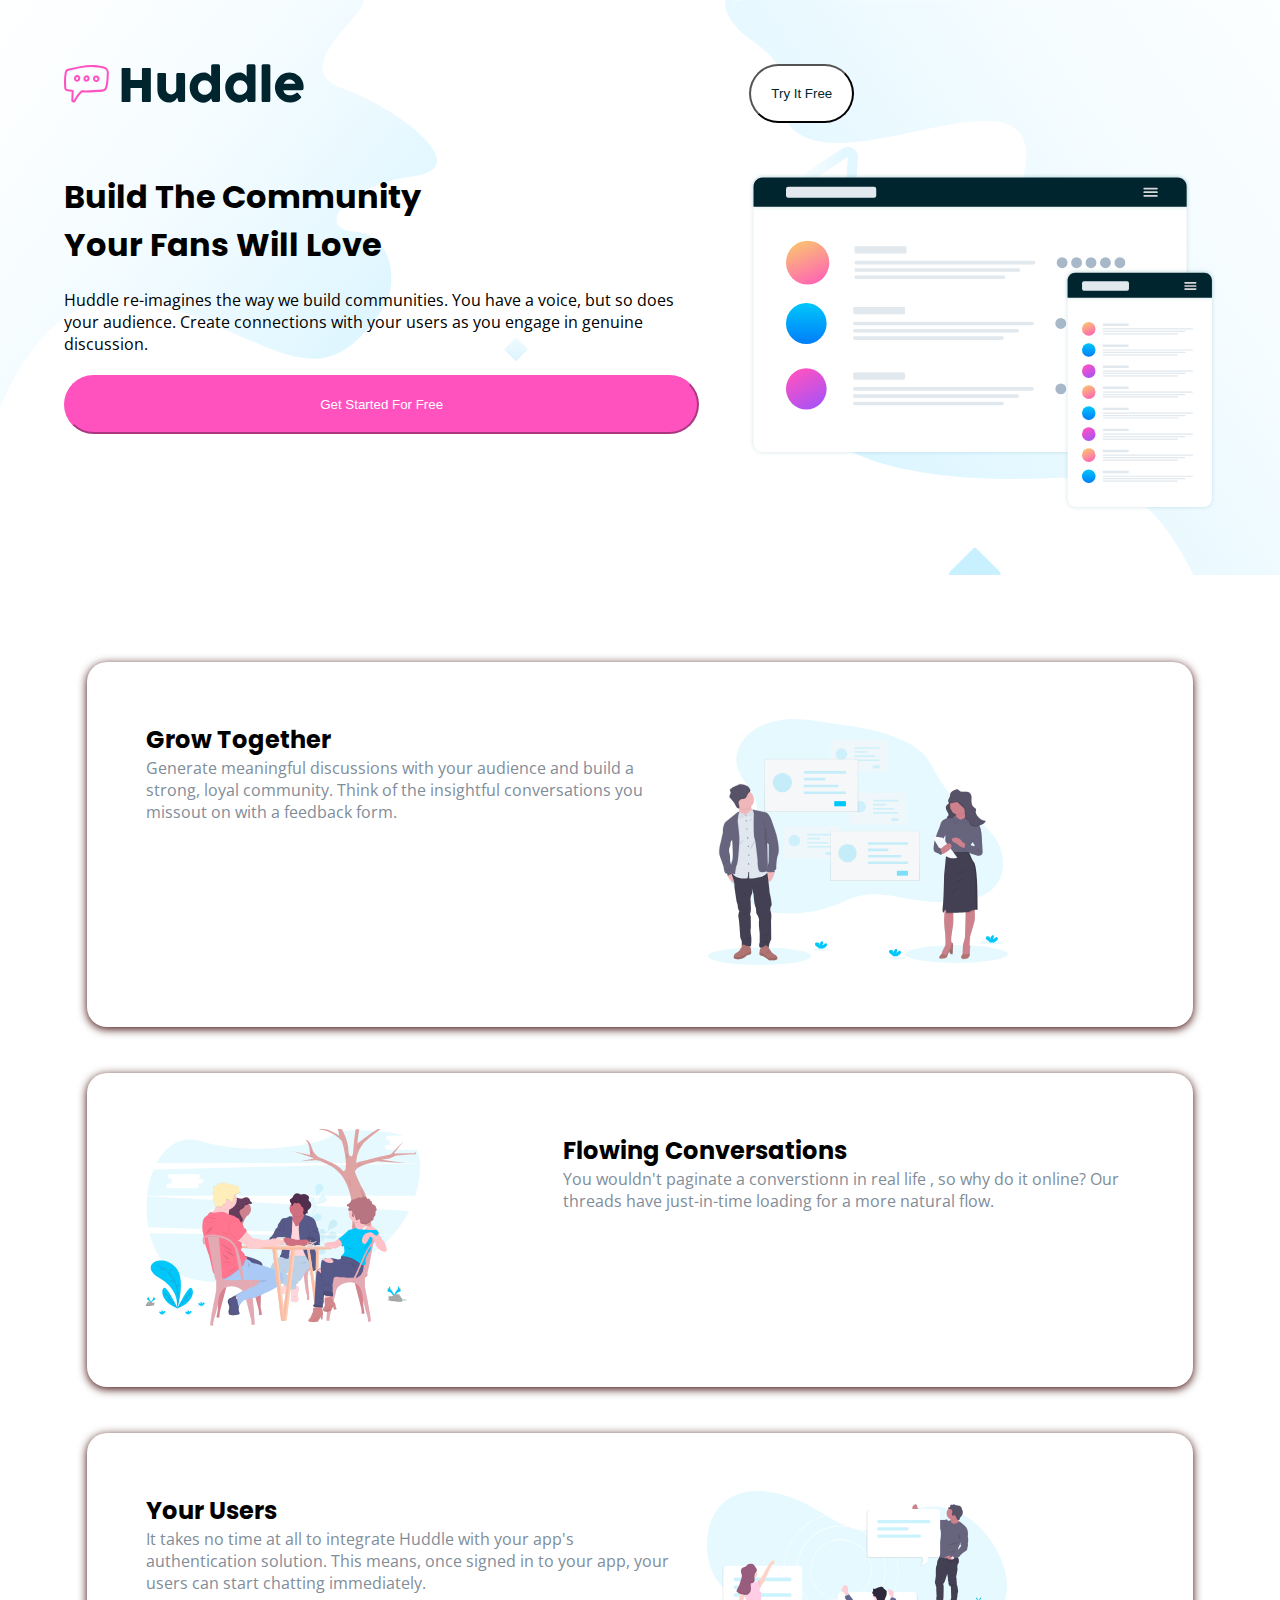
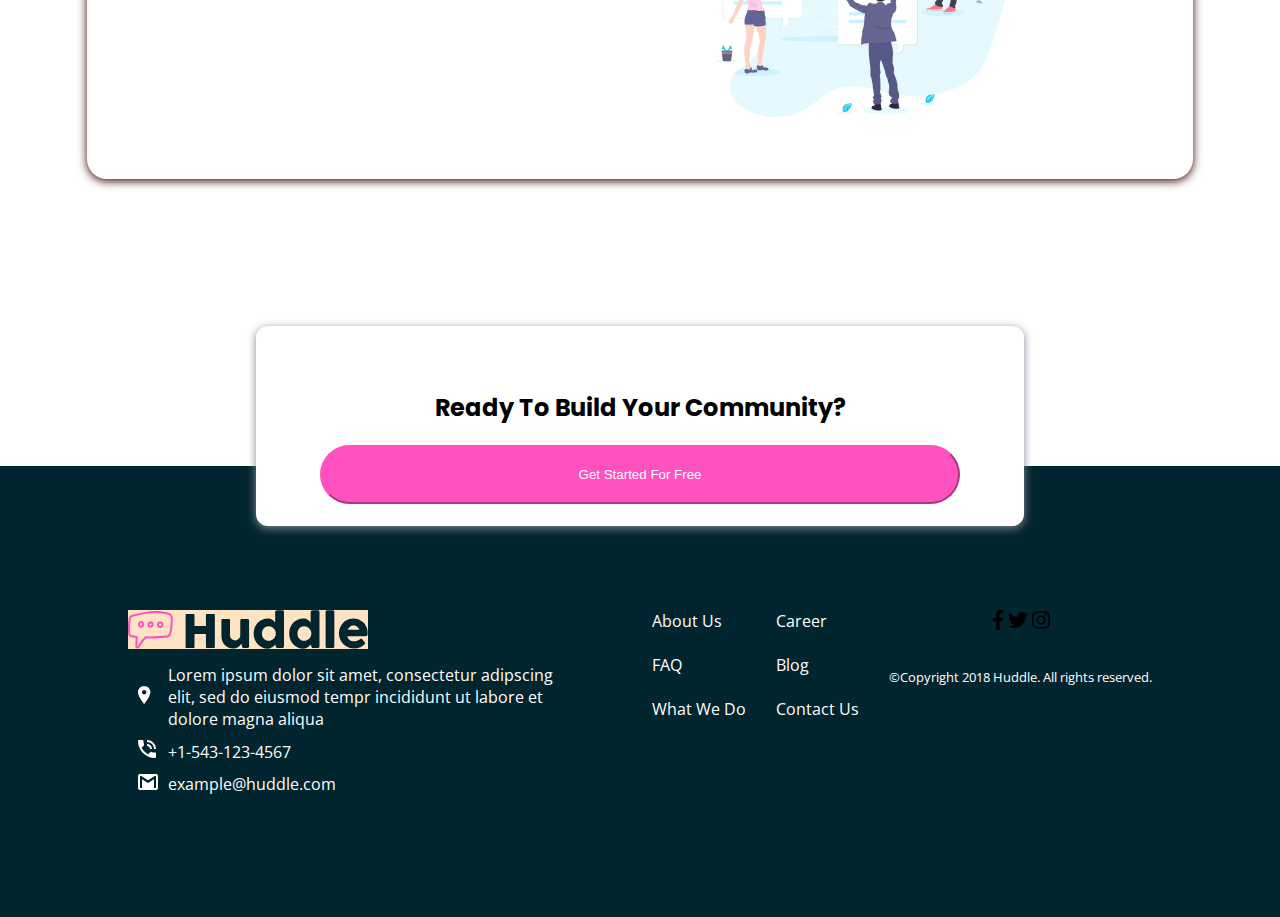
==== index.html @ 8d3d4d3b "first commit" ====
<!DOCTYPE html>
<html lang="en">

<head>
    <meta charset="UTF-8">
    <meta http-equiv="X-UA-Compatible" content="IE=edge">
    <meta name="viewport" content="width=device-width, initial-scale=1.0">
    <link rel="stylesheet" type="text/css" href="big-style.css" >
    <link rel="stylesheet" type="text/css" href="small-style.css"  media="screen and (max-width:375px)">
    <title>Huddle</title>
</head>

<body>
    <header>
        <div class="hdivA"><img src="images/logo.svg" alt=""></div>
        <div class="hdivB"><button class="white-bttn">Try It Free</button></div>
        <div class="hdivC">
            <div>
                <h1>Build The Community <br> Your Fans Will Love</h1>
                <p>Huddle re-imagines the way we build communities. You have a voice, but so
                    does your audience. Create connections with your users as you engage in genuine discussion.
                </p>
                <button class="pink-bttn">Get Started For Free</button>
            </div>
        </div>
        <div class="hdiv4"><img src="images/illustration-mockups.svg" alt="mockup" id="image-1"></div>

    </header>
    <main id="container2">
        <div class="rowA">
            <div class="boxA">
            <h2>Grow Together</h2>
            <p>Generate meaningful discussions with your audience and build a strong, loyal community.
                Think of the insightful conversations you missout on with a feedback form.
            </p>                
            </div>
            <div class="boxB">
                <img src="images/illustration-grow-together.svg" alt="" class="image-2">
            </div>
        </div>
        <div class="rowB">
            <div class="boxC">
                <img src="images/illustration-flowing-conversation.svg" alt="" class="image-2">
           </div>
           <div class="boxD">
            <h2>Flowing Conversations</h2>
            <p>You wouldn't paginate a converstionn in real life , so why do it
                online? Our threads have just-in-time loading for a more natural flow.
            </p>
                
            </div>
        </div>
        <div class="rowC">
            <div class="boxE">                
            <h2>Your Users</h2>
            <p>It takes no time at all to integrate Huddle with your app's authentication solution.
                This means, once signed in to your app, your users can start chatting immediately.</p>
            </div>
            <div class="boxF">
                <img src="images/illustration-your-users.svg" alt="" class="image-2">
            </div>
        </div>
    </main>

     <div class="mid-Div">
        <h2>Ready To Build Your Community?</h2>
        <button class="pink-bttn">Get Started For Free</button>
    </div>
    <footer>
        <div id="container3">
            <div class="d1">
                <table cellspacing="10">
                <img src="images/logo.svg" alt="hudd" style="
            background-color: bisque;">
                    <tr>
                        <td><img src="images/icon-location.svg" alt="loc"></td>
                        <td>Lorem ipsum dolor sit amet, consectetur adipscing elit,
                            sed do eiusmod tempr incididunt ut labore et dolore magna aliqua</td>
                    </tr>
                    <tr>
                        <td><img src="images/icon-phone.svg" alt="pho"></td>
                        <td>+1-543-123-4567</td>
                    </tr>
                    <tr>
                        <td><img src="images/icon-email.svg" alt="mail"></td>
                        <td>example@huddle.com</td>
                    </tr>
                </table>
            </div>
            <div class="d2"><a href="#">About Us</a><br><br>               
            <a href="#"> FAQ</a><br><br>               
            <a href="#">What We Do</a><br><br>
            </div>
            <div class="d3">
                <a href="#">Career</a><br><br>
                <a href="#">Blog</a><br><br>
                <a href="#">Contact Us</a><br><br>
            </div>
            <div class="d4" align="center">
                <a href="www.facebook.com">
                    <img src="images/facebook-f-brands.svg" alt="fb" ></a>
                <a href="www.twitter.com"><img src="images/twitter-brands.svg" alt="twitt"></a>
                <a href="www.instagram.com"><img src="images/instagram-brands.svg" alt="ig"></a>
     
                <div class="d5">
                    <p><small>©Copyright 2018 Huddle. All rights reserved.</small></p>
                </div>
            </div>
        </div>
    </footer>

</body>

</html>
---- big-style.css ----
@import url('https://fonts.googleapis.com/css2?family=Poppins:wght@600&display=swap');
        @import url('https://fonts.googleapis.com/css2?family=Open+Sans:wght@400;700&display=swap');

        * {
            margin: 0;
            padding: 0;
            box-sizing: border-box;
        }

        body {
            margin: auto;
            font-family: 'Open Sans', sans-serif;
        }

        h1,
        h2,
        h3 {
            font-family: 'Poppins', sans-serif;
        }

        header {
            background-image: url('images/bg-hero-desktop.svg');
            padding: 5%;
            display: grid;
            grid-template-areas:
                'a b'
                'c d';
            gap: 50px;
        }

        .hdivA {
            grid-area: a;
        }

        .hdivB {
            grid-area: b;
            position: relative;
            right: 0px;
        }

        .hdivC {
            grid-area: c;
            text-align: left;
        }
        .hdivC h1 {
            margin-bottom: 20px;
        }

        .hdivD {
            grid-area: d;
        }

        #image-1 {
            height: 100%;
            width: 100%;
        }

        .image-2 {
            width: 70%;
        }

        #container2{
            display: flex;
            flex-direction: column;
            margin: auto;
            width: 100%;
            padding: 5%;
            column-gap: 20px;
          text-align: left;
        }
              main p{
      color: hsl(208, 11%, 55%);
        }
      main h{
       margin: 5px;
      }


        .rowA{
            display: grid;
            grid-template-areas:
                'aaa bbb'
            ;
            border-radius: 20px;
            box-shadow: 0px 2px 10px 0px rgb(61, 6, 6);
            margin: 2%;
            padding: 4%;
        }
        .rowB{
            display: grid;
            grid-template-areas:                
               'ccc ddd'                
            ;
            border-radius: 20px;
            box-shadow: 0px 2px 10px 0px rgb(61, 6, 6);
            padding: 4%;
            margin: 2%;
        }
        .rowC{
            display: grid;
            grid-template-areas:
            'eee fff';
            margin: auto;
            border-radius: 20px;
            box-shadow: 0px 2px 10px 0px rgb(61, 6, 6);
            margin: 2%;
            padding: 4%;
        }
        .boxA {   padding:2px;
margin:2%;
            grid-area: aaa;
        }

        .boxB {
            grid-area: bbb;
               padding:2px;
margin:2%;
        }

        .boxC {
            grid-area: ccc;
               padding:2px;
margin:2%;
        }

        .boxD {
            grid-area: ddd;
               padding:2px;
margin:2%;
        }
        .boxE {
            grid-area: eee;  
               padding:2px;
margin:2%;         
        }
       .boxF {
            grid-area: fff;
               padding:2px;
margin:2%;
        }

        footer {
            padding: 10%;
            background-color: hsl(192, 100%, 9%);
            color: white;
            bottom: 0;
            width: 100%;
        }

        #container3 {
            display: grid;
            grid-template-areas:
                'a b c d'
            ;
            margin: auto;
            gap: 30px;
            position: relative;
            top: 1em;
            bottom: 1em;
        }

        .d1 {
            grid-area: a;
            width: 90%;
        }

        .d2 {
            grid-area: b;
        }

        .d3 {
            grid-area: c;
        }

        .d4 {
            grid-area: d;
        }
        .d5 {
            position: relative;
            top: 15%;
        }

        .d4 img {
            height: 20px;
        }

        .d4 img:hover {
            background-color: pink;
        }

        .pink-bttn {
            background-color: hsl(322, 100%, 66%);
            border-color: hsl(322, 100%, 66%);
            border-radius: 40px;
            padding: 20px;
            color: white;
            margin-top: 20px;
            width:100%;
        }

        .white-bttn {
            background-color: white;
            border-radius: 50px;
            padding: 20px;
            color: hsl(192, 100%, 9%);
        }

        .mid-Div{
            height: 200px;            
            width: 60%;
            margin: auto;
            border-radius: 12px;
            position: relative;
            bottom: -60px;
            text-align: center;
            background-color: white;
            box-shadow: 0px 2px 10px 0px hsl(208, 11%, 55%);
            padding: 5%;
        }
        a{
            color:white;            
            text-decoration: none;
        }
        a:hover{
            color:white;
            text-decoration: underline;
            background: none;
        }
        .pink-bttn:hover{
            background-color:lightpink;
            border-color: lightpink;
        }
---- small-style.css ----
* {
    margin: 0;
    padding: 0;
    box-sizing: border-box;
}

body {
    margin: auto;
    font-family: 'Open Sans', sans-serif;
}

h1,
h2,
h3 {
    font-family: 'Poppins', sans-serif;
}

header {
    background-image: url('bg-hero-desktop.svg');
    padding: 5%;
    display: grid;
    grid-template-areas:
        'a '
        'c'
      ' d';
    gap: 50px;
}

.hdivA {
    grid-area: a;
  width:30%;
}

.hdivB {
    grid-area: a;
 justify-self: end;
  width:50%;

}

.hdivC {
    grid-area: c;
    text-align: center;
}

.hdivD {
    grid-area: d;
    justify-self: end;
}

#image-1 {
    height: 100%;
    width: 100%;
}

.image-2 {
    width: 70%;
}

#container2 {
    display: flex;
    flex-direction: column;
    margin: auto;
    width: 100%;
    column-gap: 20px;
  text-align: center;
  padding:5%;
}
main p{
color: hsl(208, 11%, 55%);
}
main h{
margin: 5px;
}

.rowA {
    display: grid;
    grid-template-areas:
        'bbb'
        'aaa'
    ;
    border-radius: 20px;
    box-shadow: 0px 2px 10px 0px hsl(208, 11%, 55%);
    margin: 2%;
    padding: 4%;
  
}

.rowB {
    display: grid;
    grid-template-areas:
        'ccc'
        'ddd'
    ;
    border-radius: 20px;
    box-shadow: 0px 2px 10px 0px hsl(208, 11%, 55%);
    padding: 4%;
    margin: 2%;
}

.rowC {
    display: grid;
    grid-template-areas:
        'fff'
        'eee';
    margin: auto;
    border-radius: 20px;
    box-shadow: 0px 2px 10px 0px hsl(208, 11%, 55%);
    margin: 2%;
    padding: 4%;
}

.boxA {
    grid-area: aaa;
  padding:2px;
margin:2%;

}

.boxB {
    grid-area: bbb;
  padding:2px;
  margin:2%;
}

.boxC {
    grid-area: ccc;
  padding:2px;
  margin:2%;
}

.boxD {
    grid-area: ddd;
  padding:2px;
  margin:2%;
}

.boxE {
    grid-area: eee;
    padding:2px;
  margin:2%;
}

.boxF {
    grid-area: fff;
  margin:10px;
  margin:2%;
}

footer {
    background-color: hsl(192, 100%, 9%);
    color: white;
    padding: 10%;
    bottom: 0;
    width: 100%;

}

#container3 {
    display: grid;
    grid-template-areas:
        'a' 
      'b'
      'c'
      'd';
  gap:2px;
    margin: auto;
    position: relative;
  margin-top:77px;
  margin-bottom:20px;
}

.d1 {
    grid-area: a;
    width: 90%;
}

.d2 {
    grid-area: b;
}

.d3 {
    grid-area: c;
}

.d4 {
    grid-area: d;
}

.d5 {
    position: relative;
    top: 15%;
}

.d4 img {
    height: 20px;
}

.d4 img:hover {
    background-color: pink;
}

.d4 div {
    border-radius: 20px;
}

.pink-bttn {
    background-color: hsl(322, 100%, 66%);
    border-color: hsl(322, 100%, 66%);
    border-radius: 40px;
    padding: 20px;
    color: white;
    margin-top: 20px;
width:100%;

}

.white-bttn {
    background-color: white;
    border-radius: 50px;
    padding: 20px;
    color: hsl(192, 100%, 9%); 
}

.mid-Div {
    height: 200px;
    width: 90%;
    margin: auto;
    border-radius: 12px;
    position: relative;
    bottom: -60px;
    text-align: center;
    background-color: white;
    box-shadow: 0px 2px 10px 0px hsl(208, 11%, 55%);
    padding: 5%;
}

a {
    color: white;
    text-decoration: none;
}

a:hover {
    color: white;
    text-decoration: underline;
    background: none;
}

.pink-bttn:hover {
    background-color: lightpink;
    border-color: lightpink;
}
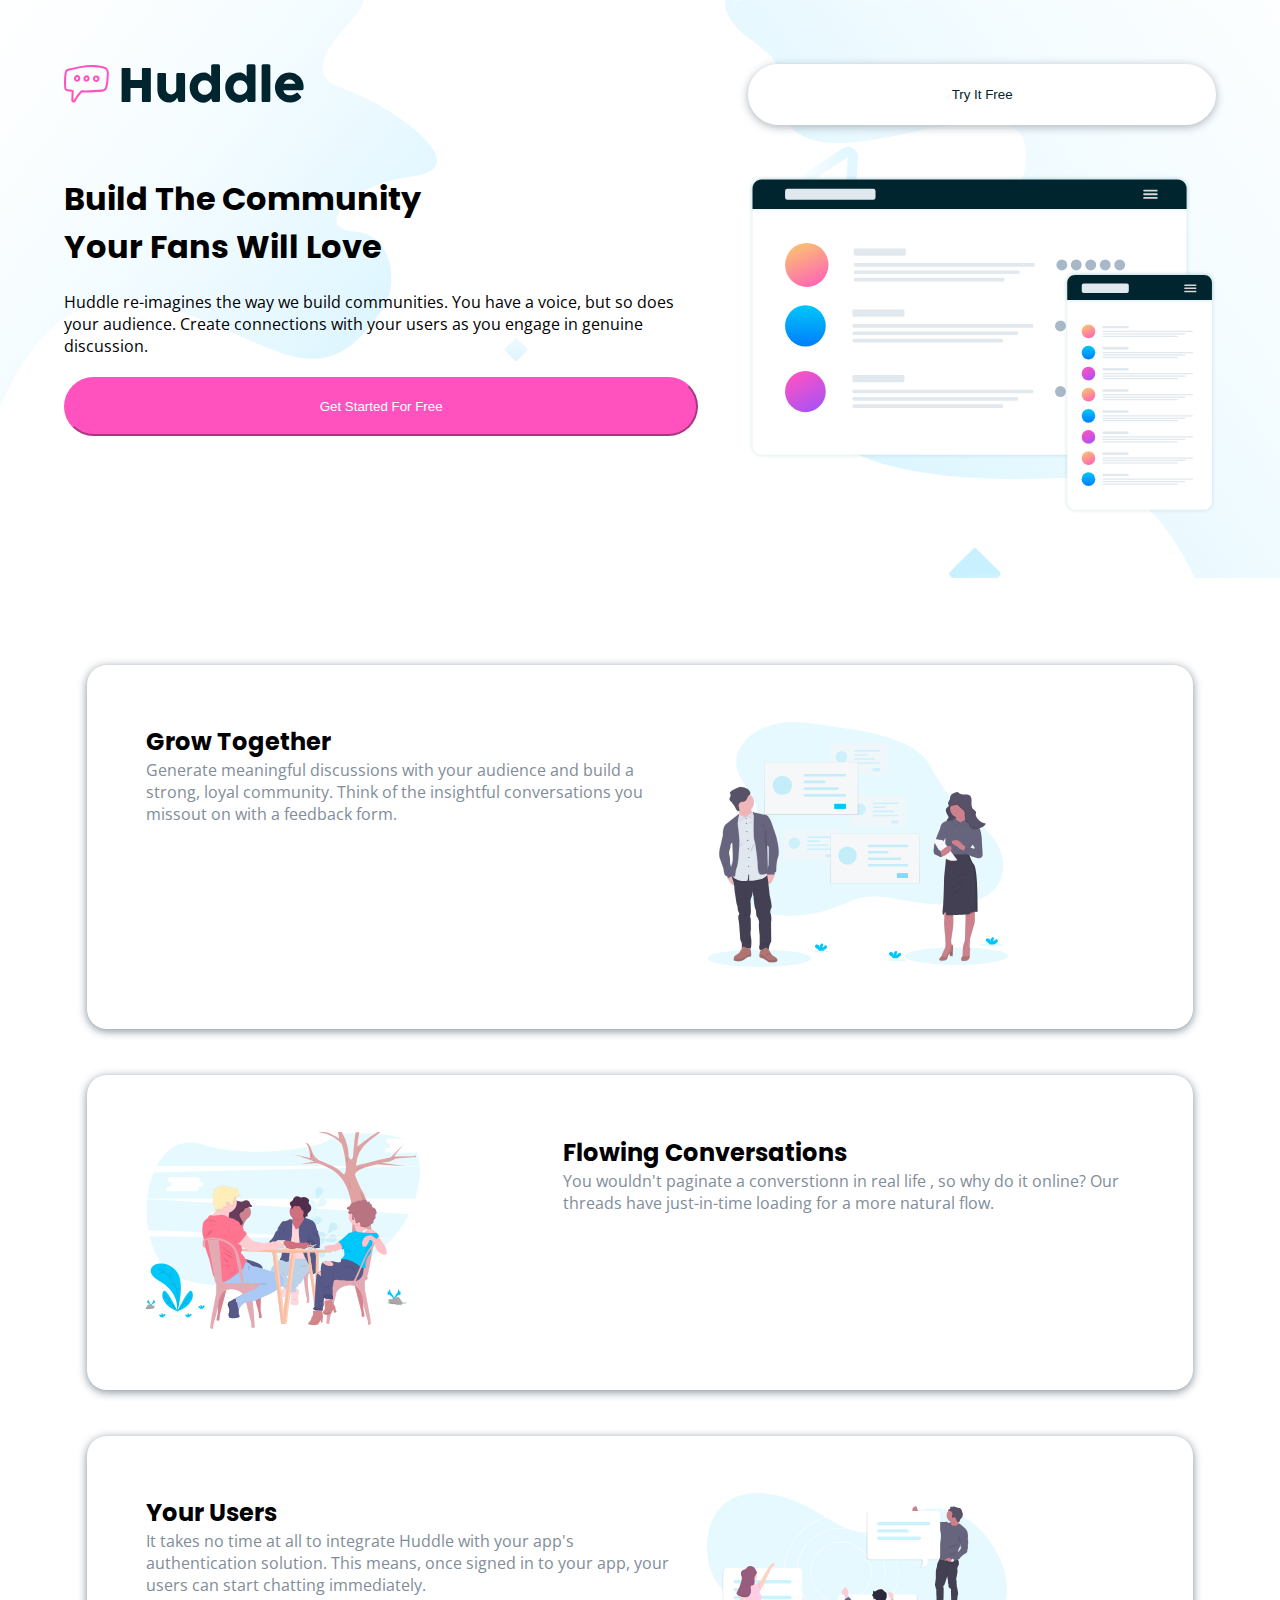
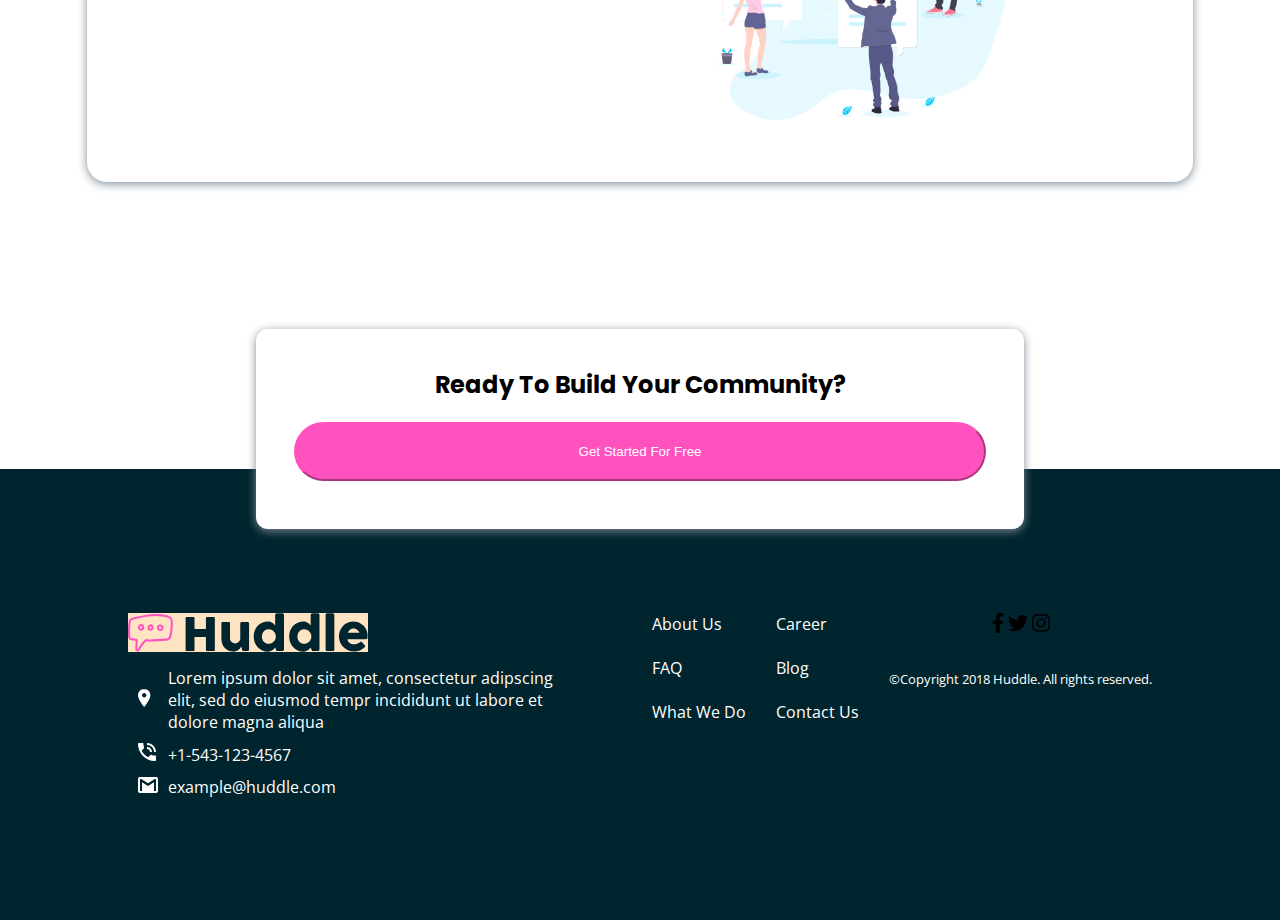
==== commit f734860d: "first commit" ====
--- a/index.html
+++ b/index.html
@@ -16,7 +16,7 @@
         <div class="hdivB"><button class="white-bttn">Try It Free</button></div>
         <div class="hdivC">
             <div>
-                <h1>Build The Community <br> Your Fans Will Love</h1>
+                <h1><span>Build The Community <br> Your Fans Will Love</span></h1>
                 <p>Huddle re-imagines the way we build communities. You have a voice, but so
                     does your audience. Create connections with your users as you engage in genuine discussion.
                 </p>
--- a/big-style.css
+++ b/big-style.css
@@ -1,232 +1,269 @@
      @import url('https://fonts.googleapis.com/css2?family=Poppins:wght@600&display=swap');
-        @import url('https://fonts.googleapis.com/css2?family=Open+Sans:wght@400;700&display=swap');
-
-        * {
-            margin: 0;
-            padding: 0;
-            box-sizing: border-box;
+     @import url('https://fonts.googleapis.com/css2?family=Open+Sans:wght@400;700&display=swap');
+
+     * {
+         margin: 0;
+         padding: 0;
+         box-sizing: border-box;
+     }
+
+     body {
+         margin: auto;
+         font-family: 'Open Sans', sans-serif;
+     }
+
+     h1,
+     h2,
+     h3 {
+         font-family: 'Poppins', sans-serif;
+     }
+
+     header {
+         background-image: url('images/bg-hero-desktop.svg');
+         padding: 5%;
+         display: grid;
+         grid-template-areas:
+             'a b'
+             'c d';
+         gap: 50px;
+     }
+
+     .hdivA {
+         grid-area: a;
+     }
+
+     .hdivB {
+         grid-area: b;
+         position: relative;
+         right: 0px;
+     }
+
+     .hdivC {
+         grid-area: c;
+         text-align: left;
+     }
+
+     .hdivC h1 {
+         margin-bottom: 20px;
+     }
+
+     .hdivD {
+         grid-area: d;
+     }
+
+     #image-1 {
+         height: 100%;
+         width: 100%;
+     }
+
+     .image-2 {
+         width: 70%;
+     }
+
+     #container2 {
+         display: flex;
+         flex-direction: column;
+         margin: auto;
+         width: 100%;
+         padding: 5%;
+         column-gap: 20px;
+         text-align: left;
+     }
+
+     main p {
+         color: hsl(208, 11%, 55%);
+     }
+
+     main h {
+         margin: 5px;
+     }
+
+
+     .rowA {
+         display: grid;
+         grid-template-areas:
+             'aaa bbb'
+         ;
+         border-radius: 20px;
+         box-shadow: 0px 2px 10px 0px hsl(208, 11%, 55%);
+         margin: 2%;
+         padding: 4%;
+         position: relative;
+         animation-name: example;
+         animation-duration: 1.5s;
+     }
+
+     @keyframes example {
+         0% {
+             left: 300px;
+             top: 0px;
+         }
+        
+        100% {
+            left: 0px;
+            top: 0px;
         }
-
-        body {
-            margin: auto;
-            font-family: 'Open Sans', sans-serif;
-        }
-
-        h1,
-        h2,
-        h3 {
-            font-family: 'Poppins', sans-serif;
-        }
-
-        header {
-            background-image: url('images/bg-hero-desktop.svg');
-            padding: 5%;
-            display: grid;
-            grid-template-areas:
-                'a b'
-                'c d';
-            gap: 50px;
-        }
-
-        .hdivA {
-            grid-area: a;
-        }
-
-        .hdivB {
-            grid-area: b;
-            position: relative;
-            right: 0px;
-        }
-
-        .hdivC {
-            grid-area: c;
-            text-align: left;
-        }
-        .hdivC h1 {
-            margin-bottom: 20px;
-        }
-
-        .hdivD {
-            grid-area: d;
-        }
-
-        #image-1 {
-            height: 100%;
-            width: 100%;
-        }
-
-        .image-2 {
-            width: 70%;
-        }
-
-        #container2{
-            display: flex;
-            flex-direction: column;
-            margin: auto;
-            width: 100%;
-            padding: 5%;
-            column-gap: 20px;
-          text-align: left;
-        }
-              main p{
-      color: hsl(208, 11%, 55%);
-        }
-      main h{
-       margin: 5px;
-      }
-
-
-        .rowA{
-            display: grid;
-            grid-template-areas:
-                'aaa bbb'
-            ;
-            border-radius: 20px;
-            box-shadow: 0px 2px 10px 0px rgb(61, 6, 6);
-            margin: 2%;
-            padding: 4%;
-        }
-        .rowB{
-            display: grid;
-            grid-template-areas:                
-               'ccc ddd'                
-            ;
-            border-radius: 20px;
-            box-shadow: 0px 2px 10px 0px rgb(61, 6, 6);
-            padding: 4%;
-            margin: 2%;
-        }
-        .rowC{
-            display: grid;
-            grid-template-areas:
-            'eee fff';
-            margin: auto;
-            border-radius: 20px;
-            box-shadow: 0px 2px 10px 0px rgb(61, 6, 6);
-            margin: 2%;
-            padding: 4%;
-        }
-        .boxA {   padding:2px;
-margin:2%;
-            grid-area: aaa;
-        }
-
-        .boxB {
-            grid-area: bbb;
-               padding:2px;
-margin:2%;
-        }
-
-        .boxC {
-            grid-area: ccc;
-               padding:2px;
-margin:2%;
-        }
-
-        .boxD {
-            grid-area: ddd;
-               padding:2px;
-margin:2%;
-        }
-        .boxE {
-            grid-area: eee;  
-               padding:2px;
-margin:2%;         
-        }
-       .boxF {
-            grid-area: fff;
-               padding:2px;
-margin:2%;
-        }
-
-        footer {
-            padding: 10%;
-            background-color: hsl(192, 100%, 9%);
-            color: white;
-            bottom: 0;
-            width: 100%;
-        }
-
-        #container3 {
-            display: grid;
-            grid-template-areas:
-                'a b c d'
-            ;
-            margin: auto;
-            gap: 30px;
-            position: relative;
-            top: 1em;
-            bottom: 1em;
-        }
-
-        .d1 {
-            grid-area: a;
-            width: 90%;
-        }
-
-        .d2 {
-            grid-area: b;
-        }
-
-        .d3 {
-            grid-area: c;
-        }
-
-        .d4 {
-            grid-area: d;
-        }
-        .d5 {
-            position: relative;
-            top: 15%;
-        }
-
-        .d4 img {
-            height: 20px;
-        }
-
-        .d4 img:hover {
-            background-color: pink;
-        }
-
-        .pink-bttn {
-            background-color: hsl(322, 100%, 66%);
-            border-color: hsl(322, 100%, 66%);
-            border-radius: 40px;
-            padding: 20px;
-            color: white;
-            margin-top: 20px;
-            width:100%;
-        }
-
-        .white-bttn {
-            background-color: white;
-            border-radius: 50px;
-            padding: 20px;
-            color: hsl(192, 100%, 9%);
-        }
-
-        .mid-Div{
-            height: 200px;            
-            width: 60%;
-            margin: auto;
-            border-radius: 12px;
-            position: relative;
-            bottom: -60px;
-            text-align: center;
-            background-color: white;
-            box-shadow: 0px 2px 10px 0px hsl(208, 11%, 55%);
-            padding: 5%;
-        }
-        a{
-            color:white;            
-            text-decoration: none;
-        }
-        a:hover{
-            color:white;
-            text-decoration: underline;
-            background: none;
-        }
-        .pink-bttn:hover{
-            background-color:lightpink;
-            border-color: lightpink;
-        }
+     }
+
+     .rowB {
+         display: grid;
+         grid-template-areas:
+             'ccc ddd'
+         ;
+         border-radius: 20px;
+         box-shadow: 0px 2px 10px 0px hsl(208, 11%, 55%);
+         padding: 4%;
+         margin: 2%;
+         position: relative;
+         animation-name: example;
+         animation-duration: 2s;
+     }
+
+     .rowC {
+         display: grid;
+         grid-template-areas:
+             'eee fff';
+         margin: auto;
+         border-radius: 20px;
+         box-shadow: 0px 2px 10px 0px hsl(208, 11%, 55%);
+         margin: 2%;
+         padding: 4%;
+         position: relative;
+         animation-name: example;
+         animation-duration: 2.5s;
+     }
+
+     .boxA {
+         padding: 2px;
+         margin: 2%;
+         grid-area: aaa;
+     }
+
+     .boxB {
+         grid-area: bbb;
+         padding: 2px;
+         margin: 2%;
+     }
+
+     .boxC {
+         grid-area: ccc;
+         padding: 2px;
+         margin: 2%;
+     }
+
+     .boxD {
+         grid-area: ddd;
+         padding: 2px;
+         margin: 2%;
+     }
+
+     .boxE {
+         grid-area: eee;
+         padding: 2px;
+         margin: 2%;
+     }
+
+     .boxF {
+         grid-area: fff;
+         padding: 2px;
+         margin: 2%;
+     }
+
+     footer {
+         padding: 10%;
+         background-color: hsl(192, 100%, 9%);
+         color: white;
+         bottom: 0;
+         width: 100%;
+     }
+
+     #container3 {
+         display: grid;
+         grid-template-areas:
+             'a b c d'
+         ;
+         margin: auto;
+         gap: 30px;
+         position: relative;
+         top: 1em;
+         bottom: 1em;
+     }
+
+     .d1 {
+         grid-area: a;
+         width: 90%;
+     }
+
+     .d2 {
+         grid-area: b;
+     }
+
+     .d3 {
+         grid-area: c;
+     }
+
+     .d4 {
+         grid-area: d;
+     }
+
+     .d5 {
+         position: relative;
+         top: 15%;
+     }
+
+     .d4 img {
+         height: 20px;
+     }
+
+     .d4 img:hover {
+         background-color: pink;
+     }
+
+     .pink-bttn {
+         background-color: hsl(322, 100%, 66%);
+         border-color: hsl(322, 100%, 66%);
+         border-radius: 40px;
+         padding: 20px;
+         color: white;
+         margin-top: 20px;
+         width: 100%;
+     }
+
+     .white-bttn {
+         background-color: white;         
+         border: white solid;         
+         box-shadow: 0px 2px 10px 0px hsl(208, 11%, 70%);
+         border-radius: 50px;
+         padding: 20px;
+         color: hsl(192, 100%, 9%);
+         width: 100%;
+     }
+
+     .mid-Div {
+         height: 200px;
+         width: 60%;
+         margin: auto;
+         border-radius: 12px;
+         position: relative;
+         bottom: -60px;
+         text-align: center;
+         background-color: white;
+         box-shadow: 0px 2px 10px 0px hsl(208, 11%, 55%);
+         padding: 3%;
+     }
+
+     a {
+         color: white;
+         text-decoration: none;
+     }
+
+     a:hover {
+         color: white;
+         text-decoration: underline;
+         background: none;
+     }
+
+     .pink-bttn:hover {
+         background-color: lightpink;
+         border-color: lightpink;
+     }--- a/small-style.css
+++ b/small-style.css
@@ -16,7 +16,7 @@
 }
 
 header {
-    background-image: url('bg-hero-desktop.svg');
+    background-image: url('images/bg-hero-mobile.svg');
     padding: 5%;
     display: grid;
     grid-template-areas:
@@ -41,6 +41,8 @@
 .hdivC {
     grid-area: c;
     text-align: center;
+    font-size: 14px;
+    margin: 15px;
 }
 
 .hdivD {
@@ -72,7 +74,17 @@
 main h{
 margin: 5px;
 }
-
+@keyframes example {
+    0% {
+        left: 0px;
+        top: 200px;
+    }
+   
+   100% {
+       left: 0px;
+       top: 0px;
+   }
+}
 .rowA {
     display: grid;
     grid-template-areas:
@@ -83,7 +95,9 @@
     box-shadow: 0px 2px 10px 0px hsl(208, 11%, 55%);
     margin: 2%;
     padding: 4%;
-  
+    position: relative;
+    animation-name: example;
+    animation-duration: 2.5s;
 }
 
 .rowB {
@@ -96,6 +110,9 @@
     box-shadow: 0px 2px 10px 0px hsl(208, 11%, 55%);
     padding: 4%;
     margin: 2%;
+    position: relative;
+    animation-name: example;
+    animation-duration: 2.5s;
 }
 
 .rowC {
@@ -108,6 +125,9 @@
     box-shadow: 0px 2px 10px 0px hsl(208, 11%, 55%);
     margin: 2%;
     padding: 4%;
+    position: relative;
+    animation-name: example;
+    animation-duration: 2.5s;
 }
 
 .boxA {
@@ -211,7 +231,7 @@
     padding: 20px;
     color: white;
     margin-top: 20px;
-width:100%;
+    width:80%;
 
 }
 
@@ -219,7 +239,9 @@
     background-color: white;
     border-radius: 50px;
     padding: 20px;
-    color: hsl(192, 100%, 9%); 
+    color: hsl(192, 100%, 9%);    
+    border: white solid;         
+    box-shadow: 0px 2px 10px 0px hsl(208, 11%, 70%);
 }
 
 .mid-Div {
